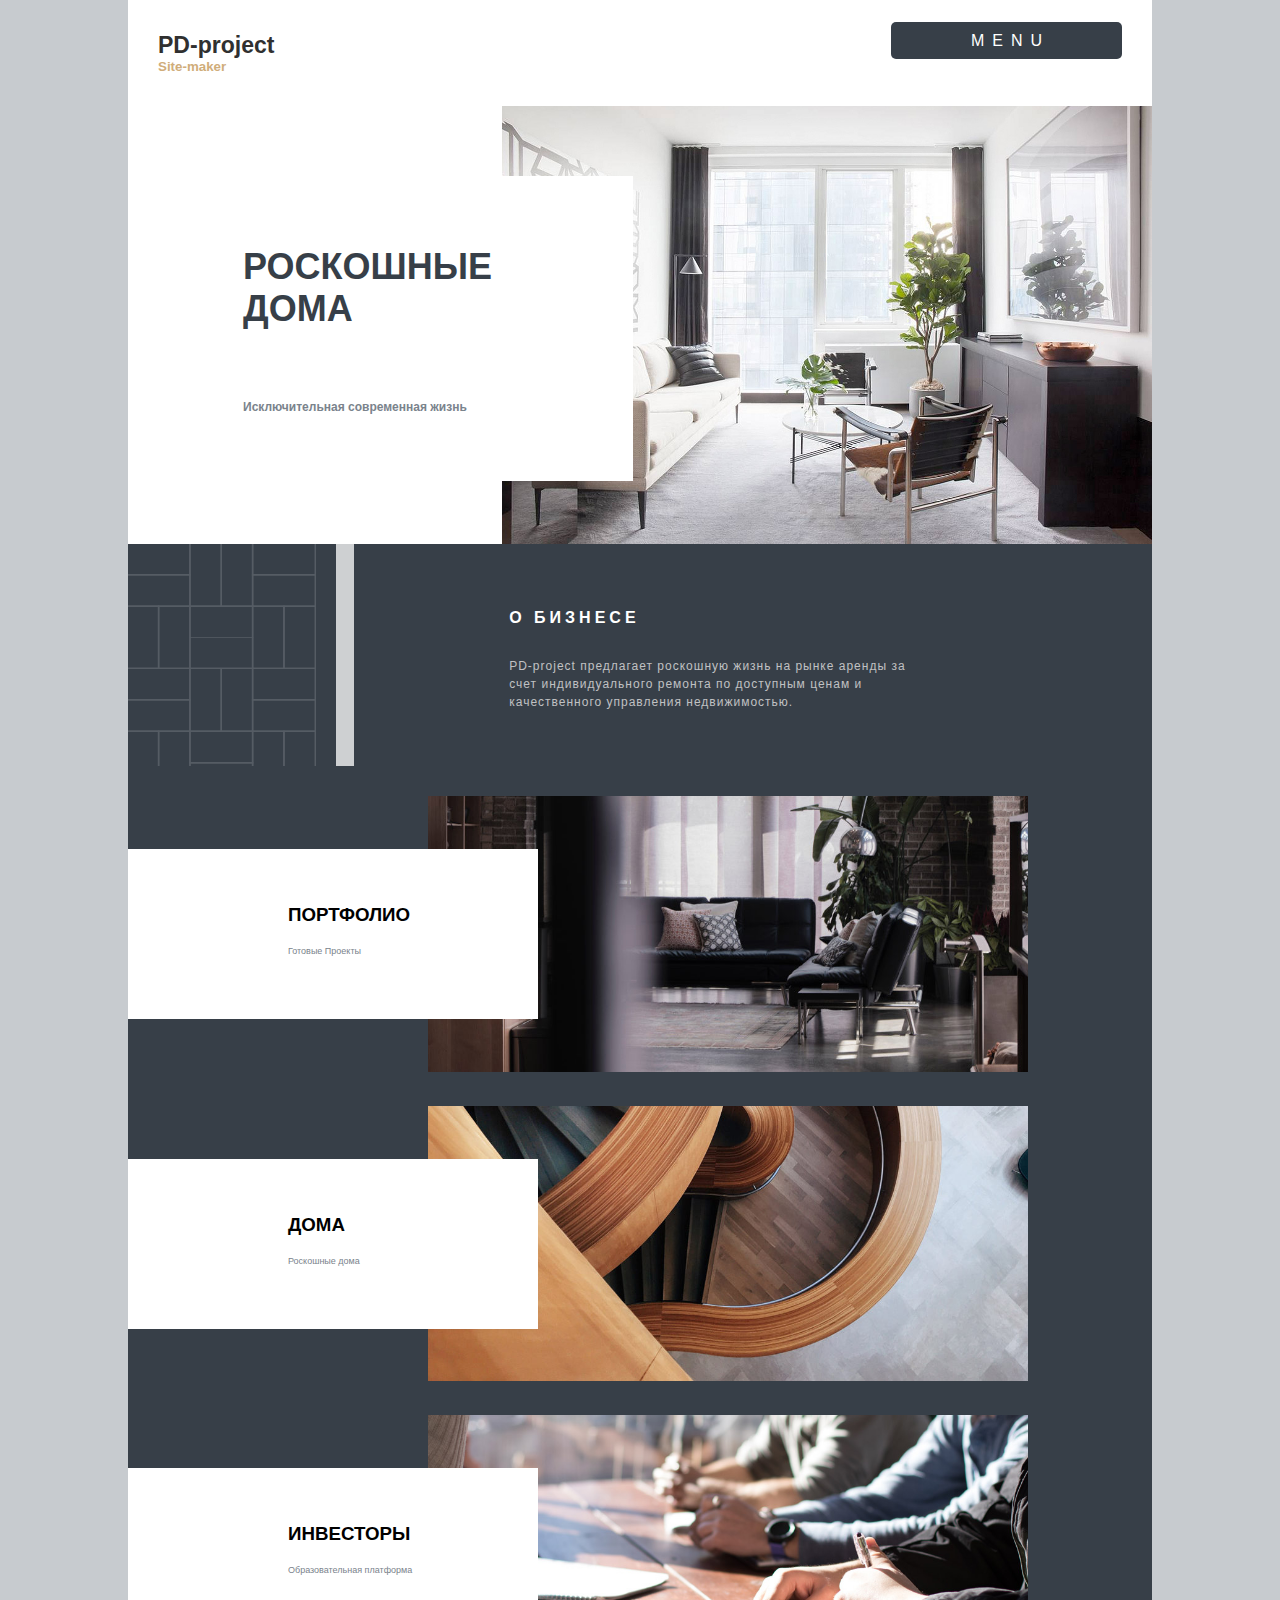
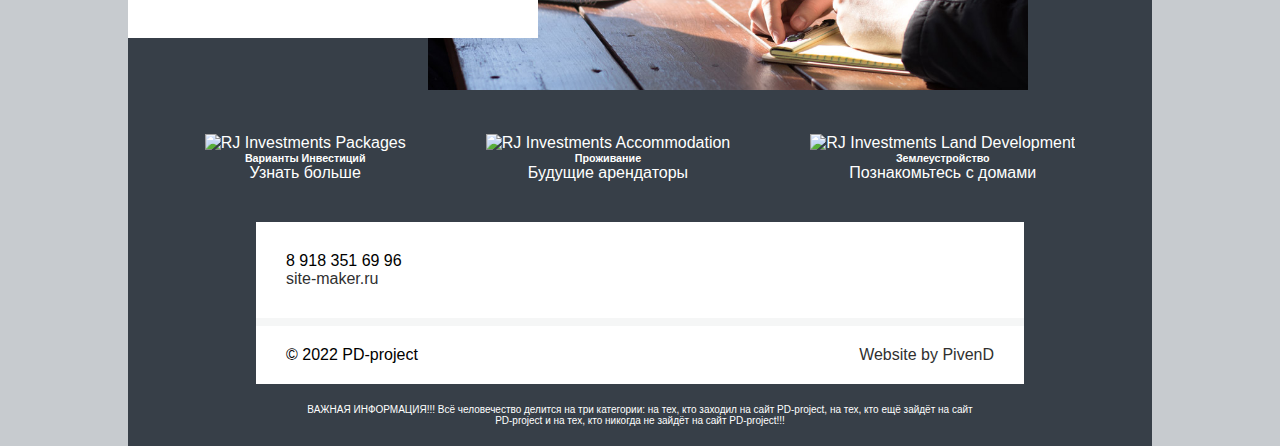
==== index.html @ 463a162f "Add files via upload" ====
<!DOCTYPE html>
<html lang="ru">

<head>
    <meta charset="UTF-8">
    <meta http-equiv="X-UA-Compatible" content="IE=edge">
    <meta name="viewport" content="width=device-width, initial-scale=1.0"> 
    <title>PD-project</title>
    <link rel="stylesheet" href="css/styles.css">
</head>

<body>
<!-- меню -->
<header class="site-header">	
	<div class="container">
		<div class="menu">		
			<div class="menu-logo">
				<div class="menu-bal">
					<a href="#">PD-project</a>
				</div>
				<div class="menu-yoga">
					<h4>Site-maker</h4>
				</div>
			</div>
			
			<div class="menu-main">						
				<li>
					<a href="menu.html">MENU</a>
				</li>
			</div>
		</div>
	</div>		
</header>
<!-- меню -->

<!-- баннер -->
<section class="site-banner">
	<div class="container">
		<div class="site-banner__items">
			<div class="site-banner__text">
				<div class="site-banner__txt">
					<h1>РОСКОШНЫЕ ДОМА</h1>
					<h2>Исключительная современная жизнь</h2>
				</div>
			</div>

			<div class="site-banner__img">
				<img src="images/Home-Featured.jpg">				
			</div>			
		</div>
	</div>	
</section>
<!-- баннер -->

<!-- контент дарк -->
<section class="content-dark">
	<div class="container">
		<div class="content-dark__txt">
			<h4>О БИЗНЕСЕ</h4>
			<p>PD-project предлагает роскошную жизнь на рынке аренды за счет индивидуального ремонта по доступным ценам и качественного управления недвижимостью.</p>
		</div>
	</div>	
</section>
<!-- контент дарк -->

<!-- пэйдж линкс -->
<section class="page-links-outer">
	<div class="container">
		<div class="page-links">
			<div class="page-link">
				<a href="portfolio.html">
					<div class="page-link__txt">	
						<h3>ПОРТФОЛИО</h3>									
						<p>Готовые Проекты</p>													
					</div>
				</a>

				<div class="page-link__img">
					<div class="page-link__img-inner">
						<img src="images/Home-The-Portfolio.jpg" alt="RJ Investments The Portfolio">
					</div>
				</div>
			</div>
			
			<div class="page-link">
				<a href="pandora.html">
					<div class="page-link__txt">					
						<h3>ДОМА</h3>									
						<p>Роскошные дома</p>												
					</div>
				</a>

				<div class="page-link__img">
					<div class="page-link__img-inner">
						<img src="images/Home-The-Projects.jpg" alt="RJ Investments">
					</div>
				</div>
			</div>

			<div class="page-link">
				<a href="investors.html">
					<div class="page-link__txt" href="investors.html">					
						<h3>ИНВЕСТОРЫ</h3>									
						<p>Образовательная платформа</p>													
					</div>
				</a>

				<div class="page-link__img">
					<div class="page-link__img-inner">
						<img src="images/Joint-Venture-Partnerships.jpg" alt="RJ Investments The Property Avatar">
					</div>
				</div>
			</div>		
		</div>
	</div>	
</section>
<!-- пэйдж линкс -->

<!-- спэйсин смол -->
<section class="spacing-small">
	<div class="container">
		<div class="usp-list">
			<div class="usp-list__item">
				<div class="usp-list__link">
					<div class="usp-list__icon-outer">
						<img class="usp-list__icon" src="https://www.rj-investments.co.uk/wp-content/uploads/2018/02/package.svg" alt="RJ Investments Packages">
					</div>						
					<h6>Варианты Инвестиций</h6>							
					<p>Узнать больше</p>
				</div>					
			</div>

			<div class="usp-list__item">
				<div class="usp-list__link">
					<div class="usp-list__icon-outer">
						<img class="usp-list__icon" src="https://www.rj-investments.co.uk/wp-content/uploads/2018/02/accommodation.svg" alt="RJ Investments Accommodation">
					</div>						
					<h6>Проживание</h6>							
					<p>Будущие арендаторы</p>
				</div>					
			</div>

			<div class="usp-list__item">
				<div class="usp-list__link">
					<div class="usp-list__icon-outer">
						<img class="usp-list__icon" src="https://www.rj-investments.co.uk/wp-content/uploads/2018/02/development.svg" alt="RJ Investments Land Development">
					</div>						
					<h6>Землеустройство</h6>							
					<p>Познакомьтесь с домами</p>
				</div>					
			</div>				
		</div>
	</div>
</section>
<!-- спэйсин смол -->

<!-- футер -->
<footer class="site-footer">
	<div class="container">
		<div class="site-footer__inner">
			<div class="site-footer__top">
				<div class="site-footer__top-items">
					<div class="site-footer__links">
						<p>8 918 351 69 96</p>
						<a href="mailto:info@site-maker.ru">site-maker.ru</a>
					</div>
				</div>
			</div>

			<div class="site-footer__bottom">
				<div class="footer__bottom-left">
					<p class="txt-small">© 2022 PD-project</p>
				</div>

				<div class="footer__bottom-right">
					<a href="" target="_blank">Website by PivenD</a>
				</div>
			</div>
		</div>

		<div class="site-footer__disclaimer">
			<p>ВАЖНАЯ ИНФОРМАЦИЯ!!! Всё человечество делится на три категории: на тех, кто заходил на сайт PD-project, на тех, кто ещё зайдёт на сайт PD-project и на тех, кто никогда не зайдёт на сайт PD-project!!!
			</p>
		</div>
	</div>
</footer>
<!-- футер -->
</body>

</html>
---- css/styles.css ----
/* Сброс/Reset */
h1,h2,h3,h4,h5,h6,div,body,p,ul,ol,li{
    padding: 0;
    margin: 0
}

ul,ol, li{
	list-style: none
}

body {
  background-size: cover;
  font-family: 'Noto Sans', sans-serif;
}

html {
    background: #c7cbcf;
}

.container{
	width: 100%;
	max-width: 1024px;
	margin: 0 auto;
} 

/* меню */
.site-header .container{
	/* background-color: #fff; */
}

.menu{
	width: 100%;
	display: flex;
	justify-content: space-between;
	padding: 32px 0;
	background-color: #fff;
}

.menu-logo{
	padding-left: 30px;
}

.menu-bal{
	font-size: 1.44rem;
	font-weight: 700;
}

.menu-bal a{
	text-decoration: none;
	color: #303030;
}

.menu-bal a:hover{
	color:#d0ad7a;
}

.menu-yoga{
	font-size: 0.83333rem;
}

.menu-yoga h4{
	color:#d0ad7a;
}

.menu-main{
	padding-right: 30px;

}

.menu-main a{
	background: #373f48;
	color:#fff;
    padding: 10px 72px 10px 80px;
	border-radius: 5px;
	text-decoration: none;
	letter-spacing: 8px;
}

.menu-main a:hover{
	color:#d0ad7a;
}
/* меню */

/* баннер */
.site-banner .container{
	background-color: #fff;
}

.site-banner__items{
	display: flex;
}

.site-banner__text{
	padding: 5px 115px 0px 25px;
    width: 365px;
    height: 300px;
    background-color: #fff;
    display: block;
    position: absolute;
    z-index: 1;
    margin: 70px 0 0 0px;
}

.site-banner__txt img{
	width: 600px;
	display: block;
	z-index: 1;
}

.site-banner__txt h1{
	display: block;
	z-index: 1;
	margin: 65px 0 70px 90px;
	color: #373f48;
	font-size: 36px;
}

.site-banner__txt h2{
	display: block;
	z-index: 1;
	margin: 20px 0 0 90px;
	color: #7a838c;
	font-size: 12px;
}

.site-banner__img img{
	width: 650px;
    display: block;
    z-index: 0;
    padding-left: 374px;
}
/* баннер */

/* контент дарк */
.content-dark .container{
	background: #373f48 url(../images/pattern-left.svg) top left/188px repeat-y;
}

.content-dark__txt {
	width: 40%;
    margin: 0 auto;
    padding: 65px 25px 55px 155px;
    border-left: 18px solid #ced0d2;
}

.content-dark__txt h4{
	letter-spacing: 4px;
	margin-bottom: 30px;
	color: #fff;
}	

.content-dark__txt p{
	color: #c0c1c3;
	font-size: 12px;
	letter-spacing: 1px;
	line-height: 1.5;
}
/* контент дарк */

/* пэйдж линкс */
.page-link a{
	color: black;
	text-decoration: none;
}

.page-link__txt{
	padding: 55px 50px 35px 160px;
    width: 200px;
    height: 80px;
    background-color: #fff;
    display: block;
    position: absolute;
    z-index: 1;
    margin-top: 83px;
}

.page-link__txt h3{
	padding-bottom: 20px;
}

.page-link__txt p{
	color: #7a838c;
	font-size: 9px;
}

.page-link__txt:hover{
	color:#d0ad7a;
}

.page-link__img-inner{
	background-color: #373f48;
}

.page-link__img-inner img{
	width: 600px;
	padding: 0 0 0 200px;
	margin: 30px 0 0 100px;
}
/* пэйдж линкс */

/* спэйсин смол */
.spacing-small .container{
	background-color: #373f48;
}

.usp-list{
	display: flex;
	margin: 0 auto;
	justify-content: center;
}

.usp-list__item{
	padding: 40px;
}

.usp-list__link{
	text-align: center;
	color: #fff;
}

.usp-list__link:hover{
	color:#d0ad7a;
}

.usp-list__icon-outer img{
	width: 40px;
}
/* спэйсин смол */

/* футер */
.site-footer .container{
	background-color: #373f48;
}

.site-footer__inner{
	width: 75%;
	margin: 0 auto;
	background-color: #fff;
	padding-bottom: 10px;
}

.site-footer__top{
	padding: 30px;
}

.site-footer__bottom{
	padding-top: 20px;
	display: flex;
	justify-content: space-between;
	border-top: 8px solid #f5f6f6;
	padding-bottom: 10px;
}

.site-footer__links a{
	text-decoration: none;
	color: #303030;
}

.footer__bottom-left{
	padding-left: 30px;
}

.footer__bottom-right{
	padding-right: 30px;
}

.footer__bottom-right a{
	text-decoration: none;
	color: #303030;
}

.site-footer__disclaimer{
	width: 65%;
	padding-top: 20px;
	padding-bottom: 20px;
	margin: 0 auto;
}

.site-footer__disclaimer p{
	text-align: center;
	color: #fff;
	font-size: 10px;
}
/* футер */

/* MENU-html */
/* menu__site */
.menu-dark{
	background-color: 0;
	width: 100%;
	display: flex;
	justify-content: space-between;
	padding: 32px 0;
	position: relative;
	z-index: 1;
}

.menu-dark-logo{
	padding-left: 30px;
	font-size: 1.44rem;
	font-weight: 700;
}

.menu-dark-logo a{
	text-decoration: none;
	color:#fff;
}

.menu-dark-logo a:hover{
	color:#d0ad7a;
}

.menu-dark-main{
	padding-right: 50px;
}

.menu-dark-main a{
	background: #fff;
	color:#303030;
    padding: 10px 72px 10px 80px;
	border-radius: 5px;
	text-decoration: none;
	letter-spacing: 8px;
}

.menu-dark-main a:hover{
	color:#d0ad7a;
}
/* menu__site */

/* site-menu__inner */
.site-menu__inner{
	display: flex;
	margin-top: -107px;
	position: relative;
	z-index: 0;
}

.site-menu__left img{
	height: 754px;
}

.site-menu__right {
    width: 60%;
	height: 754px;
	background-color: #313840;
}

.site-menu__links{
	margin: 265px 0 0 155px;
}

.menu-item{
	padding-bottom: 18px;
}

.menu-item a{
	color:#fff;
	text-decoration: none;
	letter-spacing: 2px;
	font-weight: 700;
	font-size: 30px;
	line-height: 2;
}

.menu-item a:hover{
	color:#d0ad7a;
}
/* site-menu__inner */
/* MENU-html */

/* PORTFOLIO-html */
/* портфолио */
.portfolio__items{
	background-color: #fff;
}

.portfolio__items h1{
	font-size: 36px;
    letter-spacing: 8px;
	padding: 30px 0 100px 200px;
	font-weight: 700;
}
/* портфолио */

/* квартиры */
.property-preview-outer .container{
	background: #f5f6f6;
}

.flat-item_L{
	display: flex;
	padding-left: 100px;
	padding-top: 25px;
	padding-bottom: 25px;
}

.flat-item_L a{
	text-decoration: none;
}

.flat-item_R{
	display: flex;;
	padding-left: 200px;
	padding-top: 25px;
	padding-bottom: 25px;
}

.flat-item_R a{
	text-decoration: none;
}

.flat__txt{
	width: 125px;
    background-color: #fff;
    padding-top: 20px;
    padding-left: 20px;
    margin-top: 50px;
}

.flat__txt p{
	font-size: 10px;
}

.property-preview__ico{
	width: 20px;
	display: flex;
	padding-bottom: 10px;
}

.property-preview__ico img{
	padding-right: 10px;
}

.property-preview__ico p{
	margin-right: 5px;
}

.js-object-fit{
	width: 550px;
	height: 250px;
	position: relative;
	z-index: 0;
	padding-top: 50px; 
}

.property-preview__img-txt{
	margin-top: -80px;
    margin-left: 30px;
	position: relative;
	z-index: 1;
}

.property-preview__img-txt h3{
	font-size: 10px;
	color: #fff;
}

.property-preview__img-txt h2{
	font-size: 22px;
	color: #fff;
	padding-top: 25px;
}

.btn-flat{
	padding: 10px 15px;
    letter-spacing: 3px;
	background: #ca9d81;
}

.btn-flat:hover{
	background: #373f48;
}

.flat__txt-lower {
	padding-bottom: 25px;
}

.flat__txt-lower a{
	font-size: 7px;
	font-weight: 700;
	color: #fff;
	text-decoration: none;
	margin-bottom: 50px;
}

.property-preview__specs{
	padding-top: 80px;
    padding-bottom: 9px;
}
/* квартиры */
/* PORTFOLIO-html */

/* INVESTORS-html */
.menu-main-inv{
	padding-right: 30px;
}

.menu-main-inv a{
	background: #373f48;
	color:#fff;
    padding: 10px 72px 10px 80px;
	border: 2px solid #fff;
	border-radius: 5px;
	text-decoration: none;
	letter-spacing: 8px;
}

.menu-main-inv a:hover{
	color:#d0ad7a;
	border: 2px solid #d0ad7a;
}

.investors .container{
	background-color: #373f48;
}

.menu-investors{
	background-color: #373f48;
	width: 100%;
	display: flex;
	justify-content: space-between;
	padding: 32px 0;
}

.menu-investors a{
	color: #fff;
}

.investors__items{
	background-color: #373f48;
}

.investors__items h1{
	font-size: 36px;
    letter-spacing: 8px;
	padding: 30px 0 50px 200px;
	font-weight: 700;
	color: #fff;
}

.investors__text{
	padding-left: 550px;
	padding-bottom: 50px;
	width: 25%;
	color: #7a838c;
}

.usp-list__link-inv{
	text-align: center;
	color: #fff;
}

.usp-list__link-inv:hover{
	color:#d0ad7a;
}

.usp-list__link-inv h6{
	font-size: 12px;
	width: 70%;
	margin: 0 auto;
	padding-bottom: 10px;
}

.usp-list__link-inv p{
	font-size: 9px;
}

.usp-list__inv{
	padding-bottom: 5px;
}

.usp-list__inv img{
	width: 40px;
}
/* INVESTORS-html */

/* PANDORA-html */
.pandora-big .container{
	background: url(../images/Pandora-Homes.jpg); 
	background-size: cover;
}

.menu-pandora{
	width: 100%;
	display: flex;
	justify-content: space-between;
	padding: 32px 0;
}

.menu-main-pand{
	padding-right: 30px;
}

.menu-main-pand a{
    padding: 10px 72px 10px 80px;
	border: 2px solid black;
	border-radius: 5px;
	text-decoration: none;
	letter-spacing: 8px;
	color: black;
}

.menu-main-pand a:hover{
	color: #d0ad7a;
	border: 2px solid #d0ad7a;
}

.pandora-homes__items h1{
	font-size: 36px;
    letter-spacing: 8px;
	padding-top: 35px;
	font-weight: 700;
	text-align: center;
	padding-bottom: 50px;
}

.pandora-homes__text{
	padding-bottom: 135px;
	text-align: center;
}

.pandora-content .container{
	background-color: #fff;
}

.pandora_item{
	padding-top: 50px;
	width: 100%;
	max-width: 500px;
	margin: 0 auto;
	padding-bottom: 50px;
}

.pandora_item img{
	width: 500px;
}

.pandora_item p{
	color: #7a838c;
	font-size: 12px;
	line-height: 2;
	padding-bottom: 20px;
}

.pandora_item h5{
	padding-top: 20px;
	padding-bottom: 20px;
}

.pand_items_img{
	display: flex;
	padding-top: 15px;
	padding-bottom: 30px;
}

.pand_items_img img{
	width: 243px;
}

.pand_item_img{
	padding-right: 15px;
}

.btn-pandora{
	text-align: center;
	padding-top: 30px;
}

.btn-pandora a{
	background: #373f48;
	color: #fff;
    padding: 10px 116px 10px 124px;
	border-radius: 5px;
	text-decoration: none;
	letter-spacing: 8px;
}

.btn-pandora a:hover{
	background-color: #d0ad7a;
}
/* PANDORA-html */

/* INVESTOR-html */
.investor-big .container{
	background: url(../images/Angel-Investor.jpg); 
	background-size: cover;
}

.investor-homes__items h1{
	font-size: 36px;
    letter-spacing: 8px;
	padding-top: 35px;
	font-weight: 700;
	text-align: center;
	padding-bottom: 50px;
	color: #fff;
}

.investor-homes__text{
	padding-bottom: 135px;
	text-align: center;
}

.investor-homes__text p{
	color: #fff;
}

.menu-main-invest{
	padding-right: 30px;
}

.menu-main-invest a{
	color:#fff;
    padding: 10px 72px 10px 80px;
	border: 2px solid #fff;
	border-radius: 5px;
	text-decoration: none;
	letter-spacing: 8px;
}

.menu-main-invest a:hover{
	color:#d0ad7a;
	border: 2px solid #d0ad7a;
}

.pandora_item li {
    color: #7a838c;
    font-size: 12px;
    line-height: 2;
    padding-bottom: 20px;
}
/* INVESTOR-html */


.actpartner-big .container{
	background: url(../images/Joint-Equity-Partner.jpg); 
	background-size: cover;
}

.sovmpredpr-big .container{
	background: url(../images/Joint-Venture-Partnerships.jpg); 
	background-size: cover;
}

.sozdportf-big .container{
	background: url(../images/Portfolio-Building.jpg); 
	background-size: cover;
}
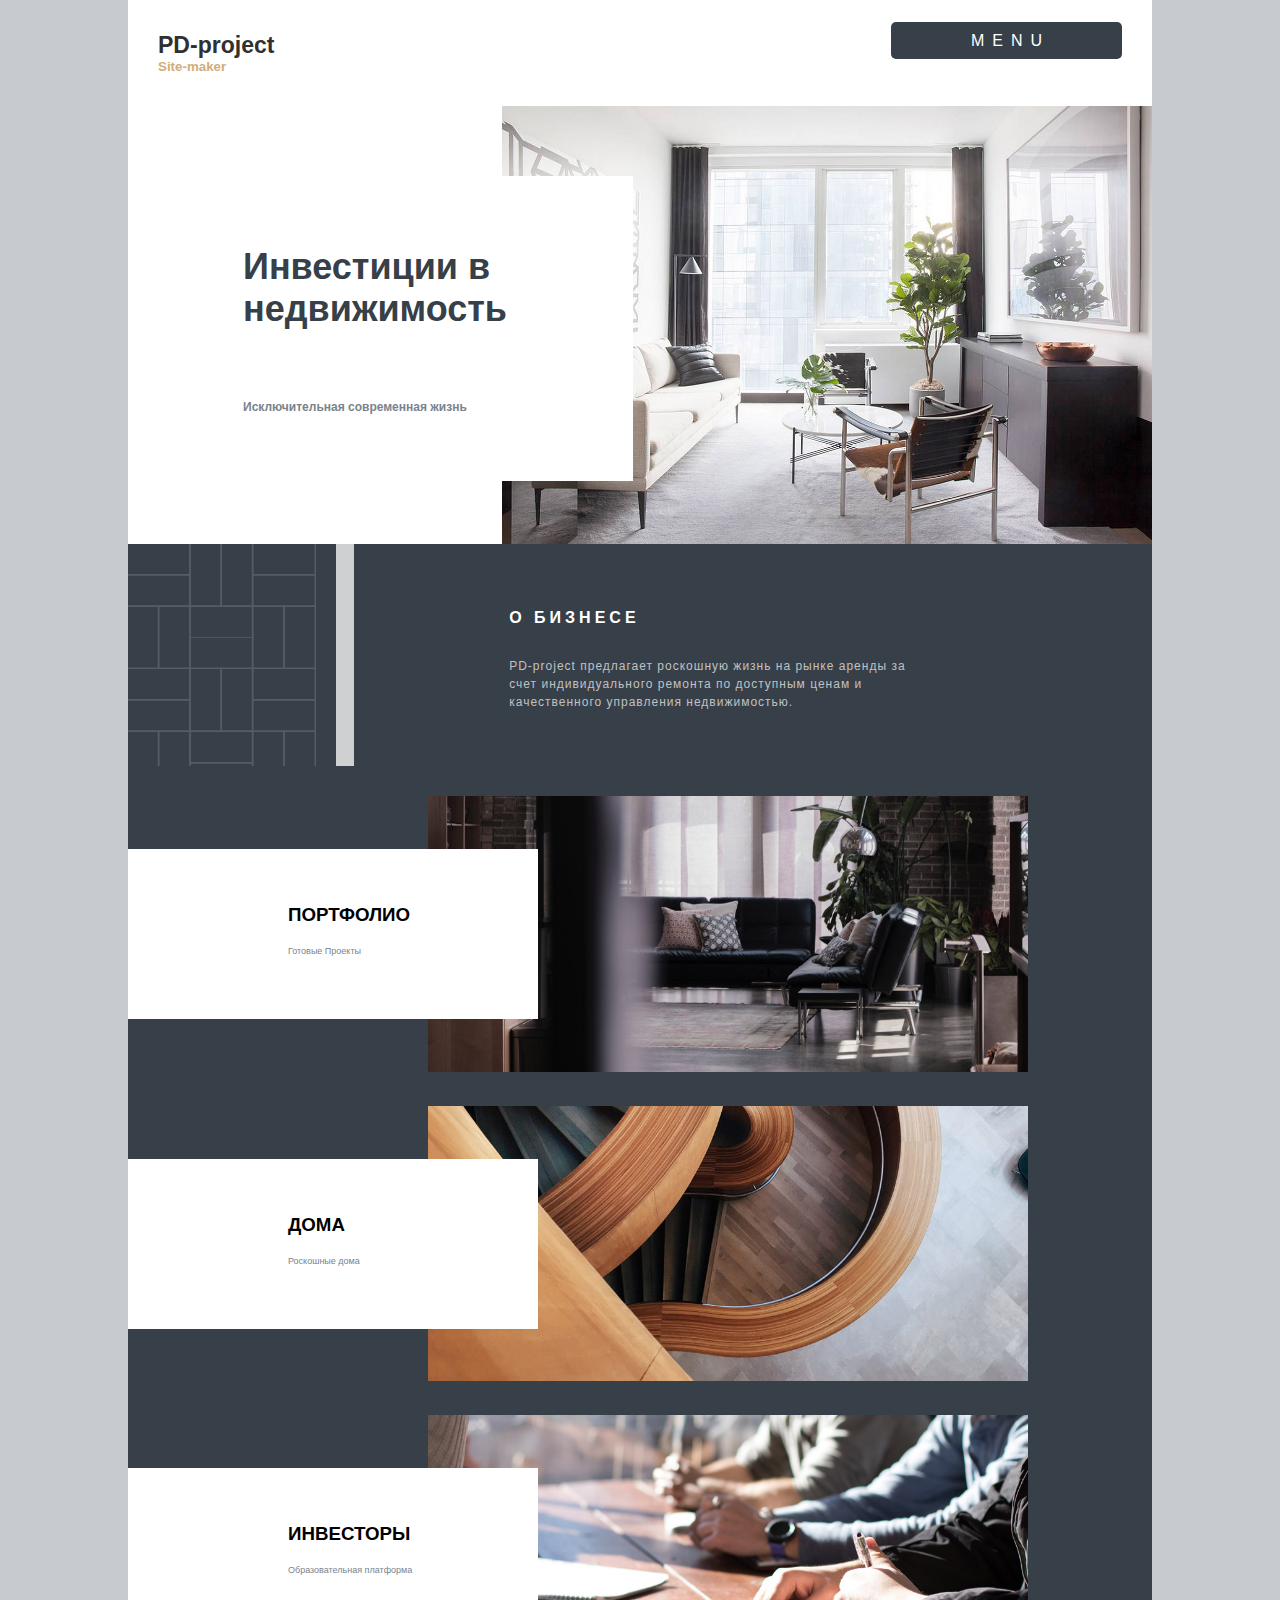
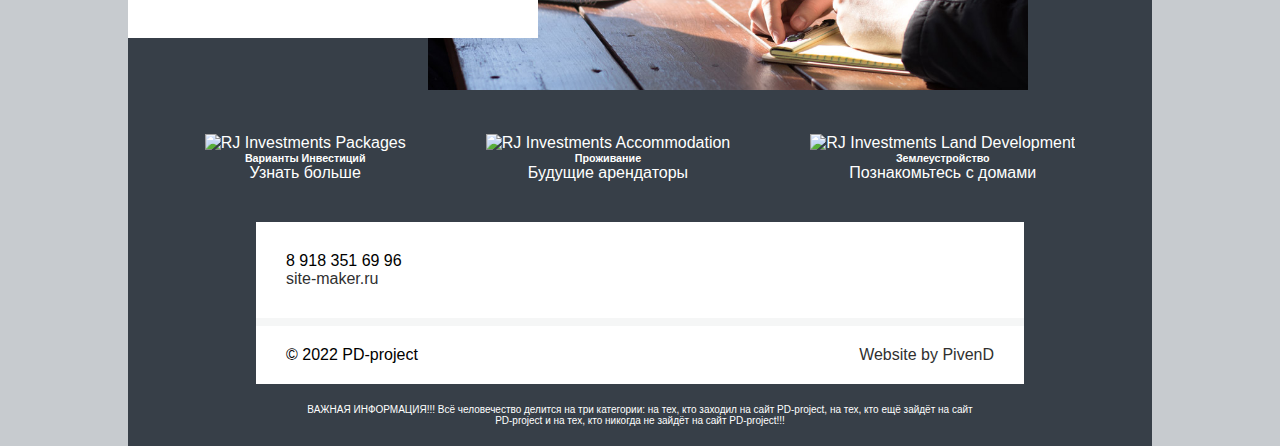
==== commit 360c34c1: "Add files via upload" ====
--- a/index.html
+++ b/index.html
@@ -5,9 +5,29 @@
     <meta charset="UTF-8">
     <meta http-equiv="X-UA-Compatible" content="IE=edge">
     <meta name="viewport" content="width=device-width, initial-scale=1.0"> 
-    <title>PD-project</title>
+    <title>Выгодные инвестиции в недвижимость</title>
+
+	<meta http-equiv="Content-Type" content="text/html; charset=utf-8"> 
+  	<meta name="description" content="Поможем сделать выгодные инвестиции в недвижимость без риска под высокий процент"> 
+	<meta name="Keywords" content="какие инвестиции выгодные, выгодные инвестиции без риска, выгодные инвестиции сейчас, вложу выгодно инвестиции, самые выгодные инвестиции без риска, наиболее выгодные инвестиции, выгодный процент инвестиции, какие инвестиции самые выгодные, выгодные инвестиции в недвижимость, выгодная инвестиция денег, какие выгодные инвестиции сейчас, инвестиции выгодные проекты, выгодные вложения инвестиций, выгодные инвестиции сегодня, инвестиции куда выгодно, выгодные надежные инвестиции,
+	самые выгодные инвестиции сегодня, в инвестиции выгодно вкладывать деньги, выгодные инвестиции без риска на сегодня,
+	выгодные инвестиции 2022 без риска, выгодные финансовые инвестиции, инвестиции куда выгодно вкладывать, выгодные инвестиции под высокие проценты, инвестиции в квартиры выгодно, выгодные инвестиции без риска под высокий, какие инвестиции наиболее выгодные,
+	инвестиции куда выгодно вкладывать деньги, выгодные инвестиции без риска под процент, выгодные инвестиции без риска под высокий процент">
+
+	<meta name="yandex-verification" content="dedfee571f60bcbc" />
+
     <link rel="stylesheet" href="css/styles.css">
+	<link rel="stylesheet" href="css/mobile.css">
 </head>
+
+<script async src="https://www.googletagmanager.com/gtag/js?id=G-G0JTKN13C8"></script>
+<script>
+  window.dataLayer = window.dataLayer || [];
+  function gtag(){dataLayer.push(arguments);}
+  gtag('js', new Date());
+
+  gtag('config', 'G-G0JTKN13C8');
+</script>
 
 <body>
 <!-- меню -->
@@ -39,7 +59,7 @@
 		<div class="site-banner__items">
 			<div class="site-banner__text">
 				<div class="site-banner__txt">
-					<h1>РОСКОШНЫЕ ДОМА</h1>
+					<h1>Инвестиции в недвижимость</h1>
 					<h2>Исключительная современная жизнь</h2>
 				</div>
 			</div>
--- a/css/mobile.css
+++ b/css/mobile.css
@@ -0,0 +1,41 @@
+@media screen and (max-width : 325px) {
+
+	.container{
+		width: 100%;
+		max-width: 320px;
+		margin: 0 auto;
+	}
+
+	.menu-logo {
+		padding-left: 110px;
+	}
+
+	.menu-main {
+		padding-left: 300px;
+	}
+
+	.site-banner__img img {
+		width: 576px;
+		display: block;
+		z-index: 0;
+		padding-left: 321px;
+	}
+
+	.content-dark {
+		display: none;
+	}
+
+	.usp-list {
+		padding-left: 440px;
+	}
+	
+	.spasing-small{
+		padding-left: 50px;
+		background-color: #373f48;
+	}
+
+	/* .spacing-small .container{
+		background-color: #373f48;
+	} */
+
+}
